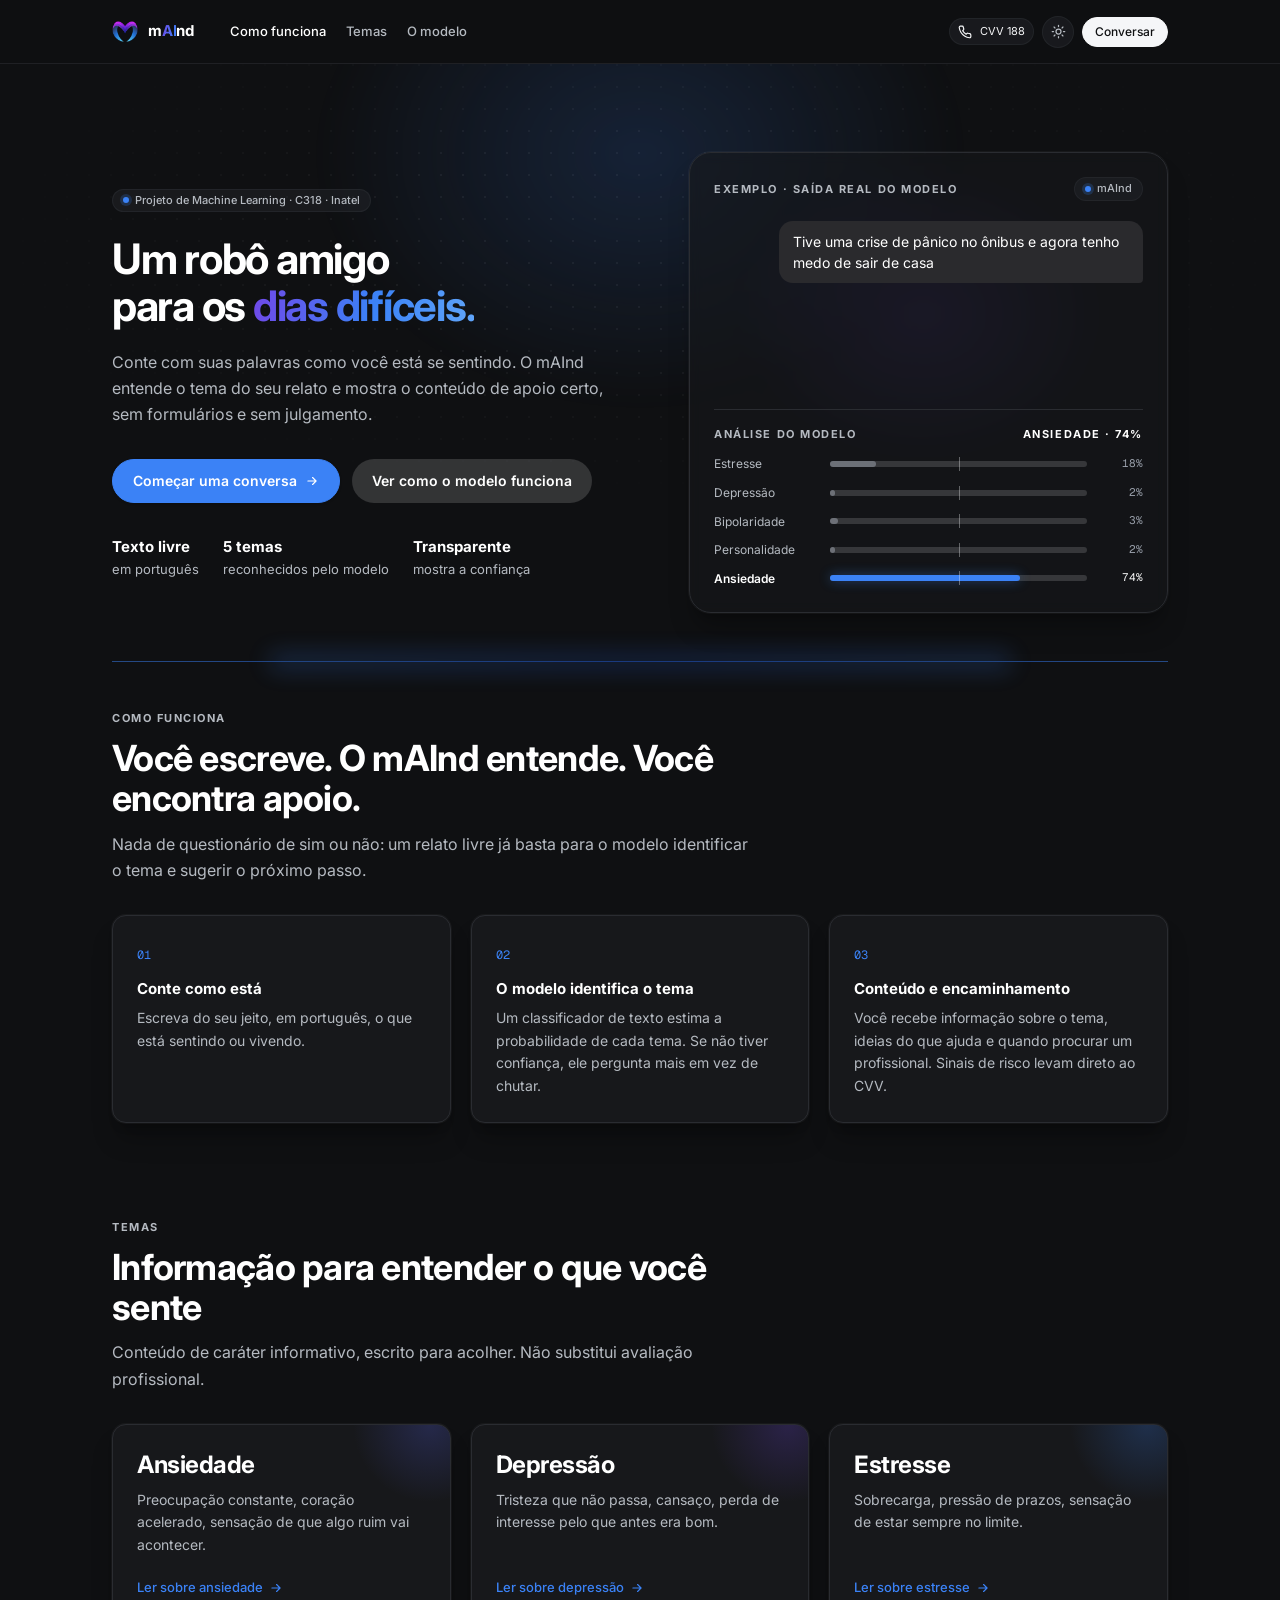
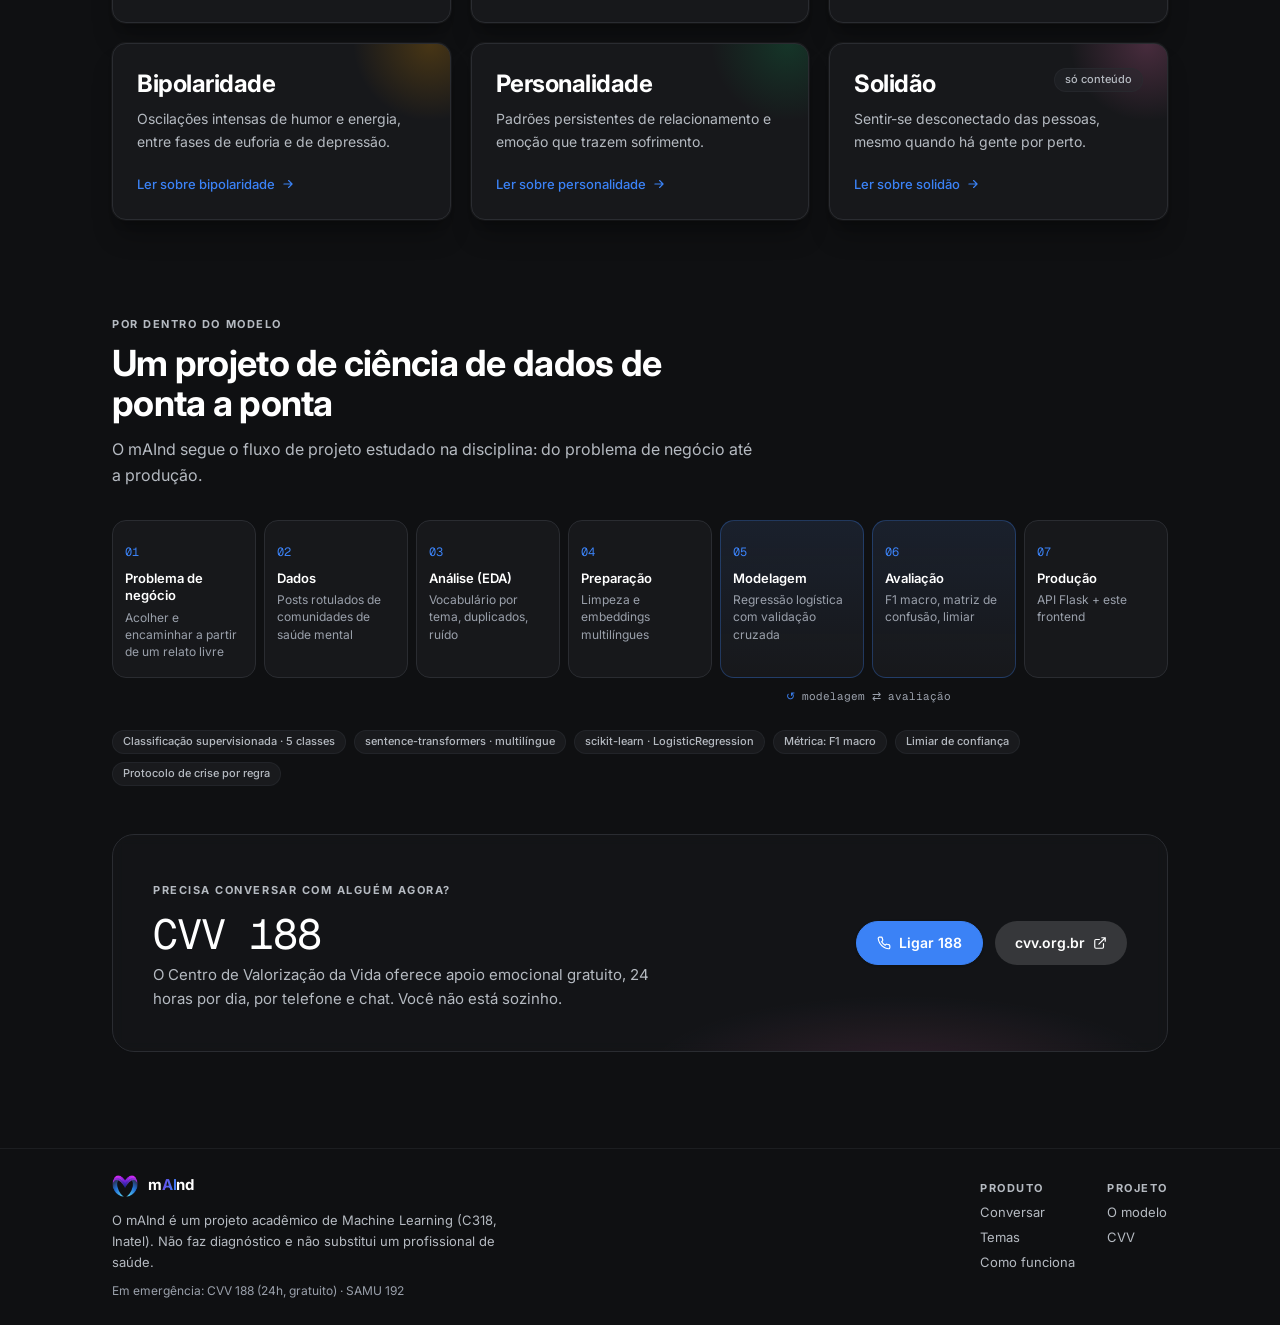
==== frontend/index.html @ ca70eb78 "Monorepo inicial: backend original e frontend novo - backend/: versão original (Flask + KNN com ques" ====
<!doctype html>
<html lang="pt-BR">
<head>
  <meta charset="utf-8">
  <meta name="viewport" content="width=device-width, initial-scale=1">
  <title>mAInd · um robô amigo para os dias difíceis</title>
  <meta name="description" content="mAInd: chatbot de acolhimento que entende como você está se sentindo e indica conteúdo de apoio. Projeto de Machine Learning (C318, Inatel).">
  <link rel="icon" href="assets/img/logo-mark.png">
  <link rel="preconnect" href="https://fonts.googleapis.com">
  <link rel="preconnect" href="https://fonts.gstatic.com" crossorigin>
  <link href="https://fonts.googleapis.com/css2?family=Geist+Mono:wght@400;500&family=Inter:wght@400;500;600;700&display=swap" rel="stylesheet">
  <link rel="stylesheet" href="assets/css/tokens.css">
  <link rel="stylesheet" href="assets/css/app.css">
</head>
<body data-page="home">
  <header id="site-header"></header>

  <main>
    <!-- ============ HERO ============ -->
    <section class="hero">
      <div class="hero-glow" aria-hidden="true"></div>
      <div class="hero-glow alt" aria-hidden="true"></div>
      <div class="container hero-grid">
        <div class="hero-copy">
          <span class="pill"><span class="dot on"></span>Projeto de Machine Learning · C318 · Inatel</span>
          <h1 class="t-display">Um robô amigo<br>para os <span class="grad-text">dias difíceis.</span></h1>
          <p class="lead">Conte com suas palavras como você está se sentindo. O mAInd entende o tema do seu relato e mostra o conteúdo de apoio certo, sem formulários e sem julgamento.</p>
          <div class="hero-ctas">
            <a class="btn btn-lg btn-primary" href="chat.html">Começar uma conversa <span data-icon="arrow"></span></a>
            <a class="btn btn-lg btn-ghost" href="#modelo">Ver como o modelo funciona</a>
          </div>
          <div class="hero-meta">
            <div><strong>Texto livre</strong><span class="b-sm muted">em português</span></div>
            <div><strong>5 temas</strong><span class="b-sm muted">reconhecidos pelo modelo</span></div>
            <div><strong>Transparente</strong><span class="b-sm muted">mostra a confiança</span></div>
          </div>
        </div>

        <!-- Prévia animada: exemplos ilustrativos -->
        <div class="preview reveal" aria-label="Exemplo ilustrativo de conversa">
          <div class="card-lg card" style="box-shadow:var(--shadow-lg)">
            <div class="preview-top">
              <span class="caption">Exemplo · saída real do modelo</span>
              <span class="pill"><span class="dot on"></span>mAInd</span>
            </div>
            <div class="preview-msgs" id="pv-msgs"></div>
            <div class="pv-analysis">
              <div class="caption"><span>Análise do modelo</span><span id="pv-tema" style="color:var(--ink)"></span></div>
              <div class="probs" id="pv-probs"></div>
            </div>
          </div>
        </div>
      </div>
    </section>

    <div class="container"><div class="divider-glow"></div></div>

    <!-- ============ COMO FUNCIONA ============ -->
    <section class="section" id="como-funciona">
      <div class="container">
        <div class="section-head reveal">
          <span class="caption">Como funciona</span>
          <h2 class="t-xl">Você escreve. O mAInd entende. Você encontra apoio.</h2>
          <p>Nada de questionário de sim ou não: um relato livre já basta para o modelo identificar o tema e sugerir o próximo passo.</p>
        </div>
        <div class="grid-3">
          <article class="card step reveal">
            <span class="step-num">01</span>
            <h3 class="t-sm-strong">Conte como está</h3>
            <p>Escreva do seu jeito, em português, o que está sentindo ou vivendo.</p>
          </article>
          <article class="card step reveal">
            <span class="step-num">02</span>
            <h3 class="t-sm-strong">O modelo identifica o tema</h3>
            <p>Um classificador de texto estima a probabilidade de cada tema. Se não tiver confiança, ele pergunta mais em vez de chutar.</p>
          </article>
          <article class="card step reveal">
            <span class="step-num">03</span>
            <h3 class="t-sm-strong">Conteúdo e encaminhamento</h3>
            <p>Você recebe informação sobre o tema, ideias do que ajuda e quando procurar um profissional. Sinais de risco levam direto ao CVV.</p>
          </article>
        </div>
      </div>
    </section>

    <!-- ============ TEMAS ============ -->
    <section class="section" id="temas">
      <div class="container">
        <div class="section-head reveal">
          <span class="caption">Temas</span>
          <h2 class="t-xl">Informação para entender o que você sente</h2>
          <p>Conteúdo de caráter informativo, escrito para acolher. Não substitui avaliação profissional.</p>
        </div>
        <div class="temas-grid" id="temas-grid"></div>
      </div>
    </section>

    <!-- ============ O MODELO ============ -->
    <section class="section" id="modelo">
      <div class="container">
        <div class="section-head reveal">
          <span class="caption">Por dentro do modelo</span>
          <h2 class="t-xl">Um projeto de ciência de dados de ponta a ponta</h2>
          <p>O mAInd segue o fluxo de projeto estudado na disciplina: do problema de negócio até a produção.</p>
        </div>
        <div class="pipeline reveal">
          <div class="pipe-step"><span class="mono">01</span><h4>Problema de negócio</h4><p>Acolher e encaminhar a partir de um relato livre</p></div>
          <div class="pipe-step"><span class="mono">02</span><h4>Dados</h4><p>Posts rotulados de comunidades de saúde mental</p></div>
          <div class="pipe-step"><span class="mono">03</span><h4>Análise (EDA)</h4><p>Vocabulário por tema, duplicados, ruído</p></div>
          <div class="pipe-step"><span class="mono">04</span><h4>Preparação</h4><p>Limpeza e embeddings multilíngues</p></div>
          <div class="pipe-step ml"><span class="mono">05</span><h4>Modelagem</h4><p>Regressão logística com validação cruzada</p></div>
          <div class="pipe-step ml"><span class="mono">06</span><h4>Avaliação</h4><p>F1 macro, matriz de confusão, limiar</p></div>
          <div class="pipe-step"><span class="mono">07</span><h4>Produção</h4><p>API Flask + este frontend</p></div>
          <div class="pipe-loop">modelagem ⇄ avaliação</div>
        </div>
        <div class="stack reveal">
          <span class="pill">Classificação supervisionada · 5 classes</span>
          <span class="pill">sentence-transformers · multilíngue</span>
          <span class="pill">scikit-learn · LogisticRegression</span>
          <span class="pill">Métrica: F1 macro</span>
          <span class="pill">Limiar de confiança</span>
          <span class="pill">Protocolo de crise por regra</span>
        </div>
      </div>
    </section>

    <!-- ============ APOIO ============ -->
    <section class="section" style="padding-top:0">
      <div class="container">
        <div class="card-lg help-band reveal">
          <div>
            <span class="caption">Precisa conversar com alguém agora?</span>
            <p class="big" style="margin:12px 0 8px">CVV 188</p>
            <p class="b-lg muted" style="margin:0;max-width:520px">O Centro de Valorização da Vida oferece apoio emocional gratuito, 24 horas por dia, por telefone e chat. Você não está sozinho.</p>
          </div>
          <div class="help-actions">
            <a class="btn btn-lg btn-primary" href="tel:188"><span data-icon="phone"></span> Ligar 188</a>
            <a class="btn btn-lg btn-ghost" href="https://cvv.org.br" target="_blank" rel="noopener">cvv.org.br <span data-icon="external"></span></a>
          </div>
        </div>
      </div>
    </section>
  </main>

  <footer id="site-footer"></footer>

  <script src="assets/js/temas.js"></script>
  <script src="assets/js/common.js"></script>
  <script>
    document.addEventListener("DOMContentLoaded", () => {
      // ícones declarados com data-icon
      document.querySelectorAll("[data-icon]").forEach((el) => { el.outerHTML = MAIND_ICONS[el.dataset.icon]; });

      // grade de temas
      const modelados = ["ansiedade", "depressao", "estresse", "bipolaridade", "personalidade"];
      document.getElementById("temas-grid").innerHTML = MAIND_TEMAS_ORDEM.map((id) => {
        const t = MAIND_TEMAS[id];
        return `<a class="card card-link tema-card reveal" href="tema.html?t=${id}" style="--glow:${t.glow}">
          ${modelados.includes(id) ? "" : '<span class="pill tag">só conteúdo</span>'}
          <h3 class="t-md">${t.nome}</h3>
          <p>${t.resumo}</p>
          <span class="go">Ler sobre ${t.nome.toLowerCase()} ${MAIND_ICONS.arrow.replace("<svg", '<svg width="14" height="14"')}</span>
        </a>`;
      }).join("");
      document.querySelectorAll("#temas-grid .reveal").forEach((el, i) => setTimeout(() => el.classList.add("in"), 80 * i));

      // prévia animada: 3 frases de exemplo com as probabilidades reais devolvidas pelo modelo treinado
      const nomes = ["Estresse", "Depressão", "Bipolaridade", "Personalidade", "Ansiedade"];
      const exemplos = [
        { user: "Tive uma crise de pânico no ônibus e agora tenho medo de sair de casa",
          bot: "Isso parece bem angustiante. O que você descreve tem a ver com ansiedade. Separei o que costuma ajudar, inclusive durante uma crise.",
          p: [0.18, 0.02, 0.03, 0.02, 0.74] },
        { user: "Faz semanas que só quero ficar na cama, nada mais tem graça.",
          bot: "Obrigado por confiar em mim. O que você descreve pesa muito. Separei um conteúdo sobre depressão, com sinais e caminhos de ajuda.",
          p: [0.06, 0.7, 0.16, 0.06, 0.02] },
        { user: "Prazos da faculdade, estágio, contas... não consigo desligar.",
          bot: "Parece que você está carregando muita coisa ao mesmo tempo. Separei algumas ideias para aliviar o estresse e organizar a rotina.",
          p: [0.53, 0.3, 0.04, 0.08, 0.05] },
      ];
      const msgs = document.getElementById("pv-msgs"), probsEl = document.getElementById("pv-probs"), temaEl = document.getElementById("pv-tema");
      let i = 0;
      const sleep = (ms) => new Promise((r) => setTimeout(r, ms));
      function bubble(cls, text) {
        const el = document.createElement("div"); el.className = `pv-msg ${cls}`; el.textContent = text;
        msgs.appendChild(el); requestAnimationFrame(() => el.classList.add("show"));
      }
      async function loop() {
        const ex = exemplos[i % exemplos.length]; i++;
        msgs.innerHTML = ""; temaEl.textContent = "";
        renderProbs(probsEl, nomes.map((n) => ({ nome: n, p: 0 })), 0.5);
        await sleep(400); bubble("pv-user", ex.user);
        await sleep(900);
        renderProbs(probsEl, nomes.map((n, k) => ({ nome: n, p: ex.p[k] })), 0.5);
        const top = ex.p.indexOf(Math.max(...ex.p));
        temaEl.textContent = `${nomes[top]} · ${(ex.p[top] * 100).toFixed(0)}%`;
        await sleep(1100); bubble("pv-bot", ex.bot);
        await sleep(5200); loop();
      }
      loop();
    });
  </script>
</body>
</html>
---- frontend/assets/css/tokens.css ----
/* Tokens do design system (skill_front.md). Tema escuro é o padrão; o claro é o derivado. */
:root {
  /* cores */
  --primary: #3B82F6;
  --on-primary: #FFFFFF;
  --canvas: #0F1012;
  --surface: #17181B;
  --surface-raised: #2A2A2D;
  --ink: #FFFFFF;
  --body: #F5F6F8;
  --muted: #B5BAC1;
  --faint: #9AA0AB;
  --hairline: #2A2C31;
  --focus-ring: #3B82F6;

  /* acentos: somente decorativos (hero e marca) */
  --accent: #F472B6;
  --accent-1: #5865F2;
  --accent-2: #E4572E;
  --accent-3: #0F9D58;
  --accent-4: #D6336C;
  --accent-5: #F59F00;
  --accent-6: #7048E8;

  /* fontes */
  --font-sans: "Inter", -apple-system, BlinkMacSystemFont, "Segoe UI", sans-serif;
  --font-editorial: ui-sans-serif, system-ui, sans-serif;
  --font-mono: "Geist Mono", ui-monospace, SFMono-Regular, Consolas, monospace;

  /* raios */
  --r-none: 0px; --r-xs: 4px; --r-sm: 8px; --r-md: 10px;
  --r-lg: 14px; --r-xl: 18px; --r-xxl: 22px; --r-full: 9999px;

  /* espaçamento */
  --s-xxs: 4px; --s-xs: 8px; --s-sm: 12px; --s-md: 16px; --s-lg: 20px;
  --s-xl: 24px; --s-xxl: 28px; --s-xxxl: 32px; --s-section: 40px; --s-band: 48px;

  /* sombras (layered-micro) */
  --shadow-md: rgba(0, 0, 0, 0.1) 0px 1px 3px 0px, rgba(0, 0, 0, 0.1) 0px 1px 2px -1px;
  --shadow-lg: oklab(0.999994 0.0000455678 0.0000200868 / 0.04) 0px 0px 0px 1px,
               oklab(0 0 0 / 0.25) 0px 20px 25px -5px, oklab(0 0 0 / 0.25) 0px 8px 10px -6px;
  --shadow-xl: rgb(23, 24, 27) 0px 0px 0px 2px, rgb(245, 246, 248) 0px 0px 0px 4px;

  /* gradientes de marca */
  --grad-hero: radial-gradient(closest-side, color(srgb 0.231373 0.509804 0.964706 / 0.16), rgba(0, 0, 0, 0) 72%);
  --grad-line: linear-gradient(to right in oklab, rgb(59, 130, 246) 0%, rgb(37, 99, 235) 50%, rgb(59, 130, 246) 100%);
  --grad-fade-up: linear-gradient(to top in oklab, rgb(11, 12, 14) 0%, rgba(0, 0, 0, 0) 100%);
  --dot-grid: radial-gradient(circle at 1px 1px, rgba(255, 255, 255, 0.05) 1px, rgba(0, 0, 0, 0) 0px);

  /* superfícies translúcidas usadas por componentes */
  --tint-primary: rgba(59, 130, 246, 0.08);
  --tint-primary-border: rgba(59, 130, 246, 0.3);
  --tint-neutral: rgba(42, 44, 49, 0.4);
  --tint-neutral-border: rgba(42, 44, 49, 0.6);
  --tint-ghost: rgba(255, 255, 255, 0.15);
  --card-lg-bg: oklab(0.209237 0.000128426 -0.00610217 / 0.6);

  --container: 1104px;
  --header-h: 64px;
  color-scheme: dark;
}

/* Tema claro (derivado) */
:root[data-theme="light"] {
  --canvas: #F7FAFF;
  --surface: #EDF0F5;
  --surface-raised: #E6E9ED;
  --ink: #13171C;
  --body: #13171C;
  --muted: #696C70;
  --faint: #7D8085;
  --hairline: #D4D7DB;
  --primary: #1469F4;
  --tint-primary: rgba(20, 105, 244, 0.08);
  --tint-primary-border: rgba(20, 105, 244, 0.3);
  --tint-neutral: rgba(19, 23, 28, 0.04);
  --tint-neutral-border: rgba(19, 23, 28, 0.12);
  --tint-ghost: rgba(19, 23, 28, 0.06);
  --card-lg-bg: rgba(237, 240, 245, 0.7);
  --shadow-lg: rgba(19, 23, 28, 0.06) 0px 0px 0px 1px, rgba(19, 23, 28, 0.08) 0px 20px 25px -5px,
               rgba(19, 23, 28, 0.06) 0px 8px 10px -6px;
  --shadow-xl: rgb(247, 250, 255) 0px 0px 0px 2px, rgb(19, 23, 28) 0px 0px 0px 4px;
  --grad-fade-up: linear-gradient(to top, rgba(247, 250, 255, 1) 0%, rgba(247, 250, 255, 0) 100%);
  --dot-grid: radial-gradient(circle at 1px 1px, rgba(19, 23, 28, 0.07) 1px, rgba(0, 0, 0, 0) 0px);
  color-scheme: light;
}
---- frontend/assets/css/app.css ----
/* ===================== Base ===================== */
*, *::before, *::after { box-sizing: border-box; }
html { -webkit-text-size-adjust: 100%; scroll-behavior: smooth; }
body {
  margin: 0;
  background: var(--canvas);
  color: var(--body);
  font-family: var(--font-sans);
  font-size: 16px;
  line-height: 1.63;
  -webkit-font-smoothing: antialiased;
  transition: background-color .25s ease, color .25s ease;
}
img, svg { display: block; max-width: 100%; }
a { color: inherit; text-decoration: none; }
button { font: inherit; color: inherit; }
::selection { background: rgba(59, 130, 246, .35); }
:focus-visible { outline: none; box-shadow: var(--shadow-xl); border-radius: var(--r-sm); }

.container { width: 100%; max-width: var(--container); margin: 0 auto; padding: 0 var(--s-xl); }
@media (max-width: 767px) { .container { padding: 0 var(--s-md); } }
.sr-only { position: absolute; width: 1px; height: 1px; overflow: hidden; clip: rect(0 0 0 0); white-space: nowrap; }

/* ===================== Tipografia ===================== */
.t-display  { font-size: 42px; font-weight: 700; line-height: 1.1;  letter-spacing: -1.26px; color: var(--ink); margin: 0; }
.t-xl       { font-size: 36px; font-weight: 700; line-height: 1.11; letter-spacing: -0.72px; color: var(--ink); margin: 0; }
.t-lg       { font-family: var(--font-editorial); font-size: 30px; font-weight: 600; line-height: 1.25; letter-spacing: -0.75px; color: var(--ink); margin: 0; }
.t-md       { font-size: 24px; font-weight: 700; line-height: 1.33; letter-spacing: -0.48px; color: var(--ink); margin: 0; }
.t-sm       { font-size: 15px; font-weight: 600; line-height: 1.5; color: var(--ink); margin: 0; }
.t-sm-strong{ font-size: 15px; font-weight: 700; line-height: 1.4; color: var(--ink); margin: 0; }
.t-xs       { font-size: 12px; font-weight: 600; line-height: 1.56; margin: 0; }
.b-xl  { font-size: 16px; line-height: 1.63; }
.b-lg  { font-size: 15px; line-height: 1.63; }
.b-md  { font-size: 14px; line-height: 1.63; }
.b-sm  { font-size: 13px; line-height: 1.63; }
.b-xs  { font-size: 12px; line-height: 1.63; }
.caption { font-size: 11px; font-weight: 700; line-height: 1.5; letter-spacing: 1.54px; text-transform: uppercase; color: var(--muted); }
.mono { font-family: var(--font-mono); font-size: 12px; line-height: 1.33; }
.muted { color: var(--muted); }
.faint { color: var(--faint); }
.grad-text {
  background: linear-gradient(100deg, var(--accent-6) 0%, var(--primary) 55%, #60A5FA 100%);
  -webkit-background-clip: text; background-clip: text; color: transparent;
}
@media (max-width: 1023px) { .t-display { font-size: 38px; } }
@media (max-width: 767px)  { .t-display { font-size: 28px; letter-spacing: -0.84px; } .t-xl { font-size: 28px; } }

/* ===================== Botões (sempre pílula) ===================== */
.btn {
  display: inline-flex; align-items: center; justify-content: center; gap: var(--s-xs);
  border-radius: var(--r-full); cursor: pointer; white-space: nowrap;
  transition: opacity .15s ease, background-color .15s ease, border-color .15s ease, transform .15s ease;
}
.btn:active { transform: translateY(1px); }
.btn[disabled] { opacity: .4; cursor: not-allowed; }
.btn svg { width: 14px; height: 14px; }

.btn-filled { background: var(--body); color: var(--canvas); border: 1px solid var(--body); height: 30px; padding: 6px 12px; font-size: 12px; font-weight: 500; line-height: 1.33; }
.btn-filled:hover { opacity: .9; }
.btn-outline { background: var(--tint-primary); color: var(--primary); border: 1px solid var(--tint-primary-border); height: 26.5px; padding: 4px 10px; font-size: 11px; font-weight: 500; }
.btn-outline:hover { background: rgba(59, 130, 246, .16); }
.btn-outline-2 { background: var(--tint-neutral); color: var(--body); border: 1px solid var(--tint-neutral-border); height: 26.5px; padding: 4px 8px; font-size: 11px; }
.btn-outline-2:hover { border-color: var(--faint); }
.btn-ghost { background: var(--tint-ghost); color: var(--ink); border: 0; height: 24px; padding: 2px 10px; font-size: 14px; font-weight: 600; line-height: 1.43; }
.btn-ghost:hover { opacity: .8; }
/* variante grande para CTAs (mantém pílula; altura acessível) */
.btn-lg { height: 44px; padding: 10px 20px; font-size: 14px; font-weight: 600; }
.btn-primary { background: var(--primary); color: var(--on-primary); border: 1px solid var(--primary); box-shadow: var(--shadow-md); }
.btn-primary:hover { opacity: .9; }

/* link-botão (raio lg, não pílula) */
.link-btn { display: inline-flex; align-items: center; gap: var(--s-xs); background: var(--primary); color: #fff; padding: 10px 20px; border-radius: var(--r-lg); font-size: 14px; font-weight: 600; line-height: 1.43; box-shadow: var(--shadow-md); transition: opacity .15s; }
.link-btn:hover { opacity: .9; }

/* ===================== Cards ===================== */
.card { background: var(--surface); border: 1px solid var(--hairline); border-radius: var(--r-lg); box-shadow: var(--shadow-lg); color: var(--body); }
.card-pad { padding: var(--s-xl); }
.card-lg { background: var(--card-lg-bg); border: 1px solid var(--hairline); border-radius: var(--r-xxl); padding: var(--s-section); backdrop-filter: blur(6px); }
@media (max-width: 767px) { .card-lg { padding: var(--s-xl); } }
.card-link { transition: border-color .2s ease, transform .2s ease; }
.card-link:hover { border-color: var(--tint-primary-border); transform: translateY(-2px); }

.pill { display: inline-flex; align-items: center; gap: 6px; border-radius: var(--r-full); border: 1px solid var(--tint-neutral-border); background: var(--tint-neutral); padding: 2px 10px; font-size: 11px; font-weight: 500; color: var(--muted); }
.dot { width: 6px; height: 6px; border-radius: 50%; background: var(--faint); flex: none; }
.dot.on { background: var(--primary); box-shadow: 0 0 0 3px rgba(59,130,246,.2); }

/* ===================== Cabeçalho ===================== */
.site-header {
  position: sticky; top: 0; z-index: 10; height: var(--header-h);
  background: color-mix(in oklab, var(--canvas) 82%, transparent);
  backdrop-filter: saturate(140%) blur(10px);
  border-bottom: 1px solid color-mix(in oklab, var(--hairline) 60%, transparent);
}
.site-header .container { height: 100%; display: flex; align-items: center; gap: var(--s-lg); }
.brand { display: flex; align-items: center; gap: 10px; font-weight: 700; font-size: 15px; color: var(--ink); letter-spacing: -0.2px; }
.brand img { width: 26px; height: auto; }
.brand b { font-weight: 700; }
.brand .ai { background: linear-gradient(100deg, var(--accent-6), var(--primary)); -webkit-background-clip: text; background-clip: text; color: transparent; }
.nav { display: flex; gap: var(--s-lg); margin-left: var(--s-md); }
.nav a { font-size: 13px; font-weight: 500; line-height: 1.5; color: var(--muted); transition: color .15s; }
.nav a:hover, .nav a[aria-current="page"] { color: var(--ink); }
.header-actions { margin-left: auto; display: flex; align-items: center; gap: var(--s-xs); }
.icon-btn { width: 32px; height: 32px; display: grid; place-items: center; border-radius: var(--r-full); border: 1px solid var(--tint-neutral-border); background: var(--tint-neutral); cursor: pointer; color: var(--muted); transition: color .15s, border-color .15s; }
.icon-btn:hover { color: var(--ink); border-color: var(--faint); }
.icon-btn svg { width: 15px; height: 15px; }
.menu-toggle { display: none; }
.mobile-nav { display: none; }
@media (max-width: 767px) {
  .nav { display: none; }
  .menu-toggle { display: grid; }
  .mobile-nav.open { display: flex; flex-direction: column; position: fixed; inset: var(--header-h) 0 auto 0; z-index: 40; background: var(--surface); border-bottom: 1px solid var(--hairline); padding: var(--s-md); gap: var(--s-xxs); box-shadow: var(--shadow-lg); }
  .mobile-nav a { padding: var(--s-sm) var(--s-xs); font-size: 15px; border-radius: var(--r-sm); }
  .mobile-nav a:hover { background: var(--tint-ghost); }
  .header-actions .hide-sm { display: none; }
}

/* ===================== Rodapé ===================== */
.site-footer { border-top: 1px solid rgba(42, 44, 49, .5); padding: var(--s-xl) 0; margin-top: var(--s-band); }
.site-footer .container { display: flex; flex-wrap: wrap; gap: var(--s-md) var(--s-xxxl); justify-content: space-between; align-items: flex-start; }
.site-footer p { margin: 0; }
.footer-cols { display: flex; gap: var(--s-xxxl); flex-wrap: wrap; }
.footer-cols a { display: block; font-size: 13px; color: var(--muted); padding: 2px 0; }
.footer-cols a:hover { color: var(--ink); }

/* ===================== Seções ===================== */
.section { padding: var(--s-band) 0; }
.section-head { max-width: 640px; margin-bottom: var(--s-xxxl); }
.section-head .caption { display: block; margin-bottom: var(--s-sm); }
.section-head p { margin: var(--s-sm) 0 0; color: var(--muted); }
.divider-glow { position: relative; height: 1px; background: var(--grad-line); opacity: .5; }
.divider-glow::after { content: ""; position: absolute; inset: -6px 15%; background: var(--grad-line); filter: blur(12px); opacity: .6; }

/* Hero */
.hero { position: relative; overflow: hidden; padding: 88px 0 var(--s-band); isolation: isolate; }
.hero::before { /* grade de pontos */
  content: ""; position: absolute; inset: 0; z-index: -2;
  background-image: var(--dot-grid); background-size: 22px 22px;
  mask-image: radial-gradient(ellipse 70% 60% at 50% 30%, #000 30%, transparent 75%);
}
.hero-glow { position: absolute; z-index: -1; width: 900px; height: 700px; left: 50%; top: -260px; transform: translateX(-50%); background: var(--grad-hero); filter: blur(10px); animation: drift 14s ease-in-out infinite alternate; }
.hero-glow.alt { width: 520px; height: 420px; top: 40px; left: 72%; background: radial-gradient(closest-side, rgba(112, 72, 232, .18), transparent 72%); animation-duration: 18s; }
@keyframes drift { from { transform: translate(-50%, 0) scale(1); } to { transform: translate(-46%, 30px) scale(1.06); } }
.hero-grid { display: grid; grid-template-columns: 1.05fr .95fr; gap: var(--s-band); align-items: center; }
.hero-copy .pill { margin-bottom: var(--s-xl); }
.hero-copy p.lead { margin: var(--s-lg) 0 var(--s-xxxl); color: var(--muted); max-width: 520px; font-size: 16px; }
.hero-ctas { display: flex; gap: var(--s-sm); flex-wrap: wrap; }
.hero-meta { margin-top: var(--s-xxxl); display: flex; gap: var(--s-xl); flex-wrap: wrap; }
.hero-meta div { display: flex; flex-direction: column; }
.hero-meta strong { font-size: 15px; color: var(--ink); }
@media (max-width: 1023px) { .hero-grid { grid-template-columns: 1fr; } .hero { padding-top: 56px; } }

/* Prévia animada do chat no hero */
.preview { position: relative; }
.preview .card-lg { padding: var(--s-xl); }
.preview-top { display: flex; align-items: center; justify-content: space-between; margin-bottom: var(--s-lg); }
.preview-msgs { display: flex; flex-direction: column; gap: var(--s-sm); min-height: 168px; }
.pv-msg { max-width: 85%; padding: 10px 14px; font-size: 14px; line-height: 1.5; border-radius: var(--r-lg); opacity: 0; transform: translateY(6px); transition: opacity .4s ease, transform .4s ease; }
.pv-msg.show { opacity: 1; transform: none; }
.pv-user { align-self: flex-end; background: var(--surface-raised); color: var(--ink); border-bottom-right-radius: var(--r-xs); }
.pv-bot { align-self: flex-start; background: var(--surface); border: 1px solid var(--hairline); border-bottom-left-radius: var(--r-xs); }
.pv-analysis { margin-top: var(--s-lg); padding-top: var(--s-md); border-top: 1px solid var(--hairline); }
.pv-analysis .caption { display: flex; justify-content: space-between; margin-bottom: var(--s-sm); }

/* Barras de probabilidade (compartilhadas com o chat) */
.probs { display: flex; flex-direction: column; gap: 9px; }
.prob { display: grid; grid-template-columns: 104px 1fr 44px; align-items: center; gap: var(--s-sm); font-size: 12px; }
.prob-name { color: var(--muted); white-space: nowrap; overflow: hidden; text-overflow: ellipsis; }
.prob-track { position: relative; height: 6px; border-radius: var(--r-full); background: var(--tint-ghost); overflow: visible; }
.prob-fill { height: 100%; width: 0; border-radius: inherit; background: var(--faint); opacity: .55; transition: width .7s cubic-bezier(.2,.8,.2,1), background-color .3s; }
.prob.top .prob-fill { background: var(--primary); opacity: 1; box-shadow: 0 0 12px rgba(59,130,246,.45); }
.prob.top .prob-name { color: var(--ink); font-weight: 600; }
.prob-val { font-family: var(--font-mono); font-size: 11px; color: var(--faint); text-align: right; }
.prob.top .prob-val { color: var(--ink); }
.prob-threshold { position: absolute; top: -4px; bottom: -4px; width: 1px; background: var(--body); opacity: .35; }

/* Passos */
.grid-3 { display: grid; grid-template-columns: repeat(3, 1fr); gap: var(--s-lg); }
.grid-3 > .card { padding: var(--s-xl); }
.step-num { font-family: var(--font-mono); font-size: 12px; color: var(--primary); }
.step h3 { margin: var(--s-sm) 0 var(--s-xs); }
.step p { margin: 0; color: var(--muted); font-size: 14px; }
@media (max-width: 1023px) { .grid-3 { grid-template-columns: 1fr 1fr; } }
@media (max-width: 767px)  { .grid-3 { grid-template-columns: 1fr; } }

/* Temas */
.temas-grid { display: grid; grid-template-columns: repeat(3, 1fr); gap: var(--s-lg); }
.tema-card { position: relative; overflow: hidden; padding: var(--s-xl); display: flex; flex-direction: column; gap: var(--s-xs); min-height: 168px; }
.tema-card::before { /* brilho decorativo com a cor de acento do tema */
  content: ""; position: absolute; width: 220px; height: 220px; right: -90px; top: -110px; border-radius: 50%;
  background: radial-gradient(closest-side, var(--glow, var(--primary)), transparent 70%); opacity: .22; transition: opacity .25s;
}
.tema-card:hover::before { opacity: .38; }
.tema-card p { margin: 0; color: var(--muted); font-size: 14px; }
.tema-card .go { margin-top: auto; padding-top: var(--s-sm); font-size: 13px; font-weight: 500; color: var(--primary); display: inline-flex; align-items: center; gap: 6px; }
.tema-card .tag { position: absolute; top: var(--s-xl); right: var(--s-xl); }
@media (max-width: 1023px) { .temas-grid { grid-template-columns: 1fr 1fr; } }
@media (max-width: 767px)  { .temas-grid { grid-template-columns: 1fr; } }

/* Pipeline (diagrama de processos da C318) */
.pipeline { display: grid; grid-template-columns: repeat(7, 1fr); gap: var(--s-xs); position: relative; }
.pipe-step { position: relative; padding: var(--s-md) var(--s-sm); border: 1px solid var(--hairline); border-radius: var(--r-lg); background: var(--surface); }
.pipe-step .mono { color: var(--primary); }
.pipe-step h4 { margin: 6px 0 4px; font-size: 13px; font-weight: 600; color: var(--ink); line-height: 1.35; }
.pipe-step p { margin: 0; font-size: 12px; color: var(--faint); line-height: 1.45; }
.pipe-step.ml { border-color: var(--tint-primary-border); background: linear-gradient(180deg, var(--tint-primary), transparent), var(--surface); }
.pipe-loop { grid-column: 5 / 7; text-align: center; font-family: var(--font-mono); font-size: 11px; color: var(--faint); margin-top: 2px; }
.pipe-loop::before { content: "↺ "; color: var(--primary); }
.stack { display: flex; flex-wrap: wrap; gap: var(--s-xs); margin-top: var(--s-xl); }
@media (max-width: 1023px) { .pipeline { grid-template-columns: repeat(4, 1fr); } .pipe-loop { display: none; } }
@media (max-width: 767px)  { .pipeline { grid-template-columns: 1fr 1fr; } }

/* Faixa de apoio (CVV) */
.help-band { display: grid; grid-template-columns: 1fr auto; gap: var(--s-xl); align-items: center; position: relative; overflow: hidden; }
.help-band::after { content: ""; position: absolute; inset: auto -10% -60% 40%; height: 220px; background: radial-gradient(closest-side, rgba(244,114,182,.12), transparent 70%); pointer-events: none; }
.help-band .big { font-family: var(--font-mono); font-size: 42px; font-weight: 400; letter-spacing: -1px; color: var(--ink); line-height: 1; }
.help-actions { display: flex; gap: var(--s-sm); flex-wrap: wrap; }
@media (max-width: 767px) { .help-band { grid-template-columns: 1fr; } }

/* Revelação ao rolar */
.reveal { opacity: 0; transform: translateY(14px); transition: opacity .6s ease, transform .6s ease; }
.reveal.in { opacity: 1; transform: none; }

@media (prefers-reduced-motion: reduce) {
  *, *::before, *::after { animation: none !important; transition: none !important; scroll-behavior: auto !important; }
  .reveal, .pv-msg { opacity: 1; transform: none; }
}
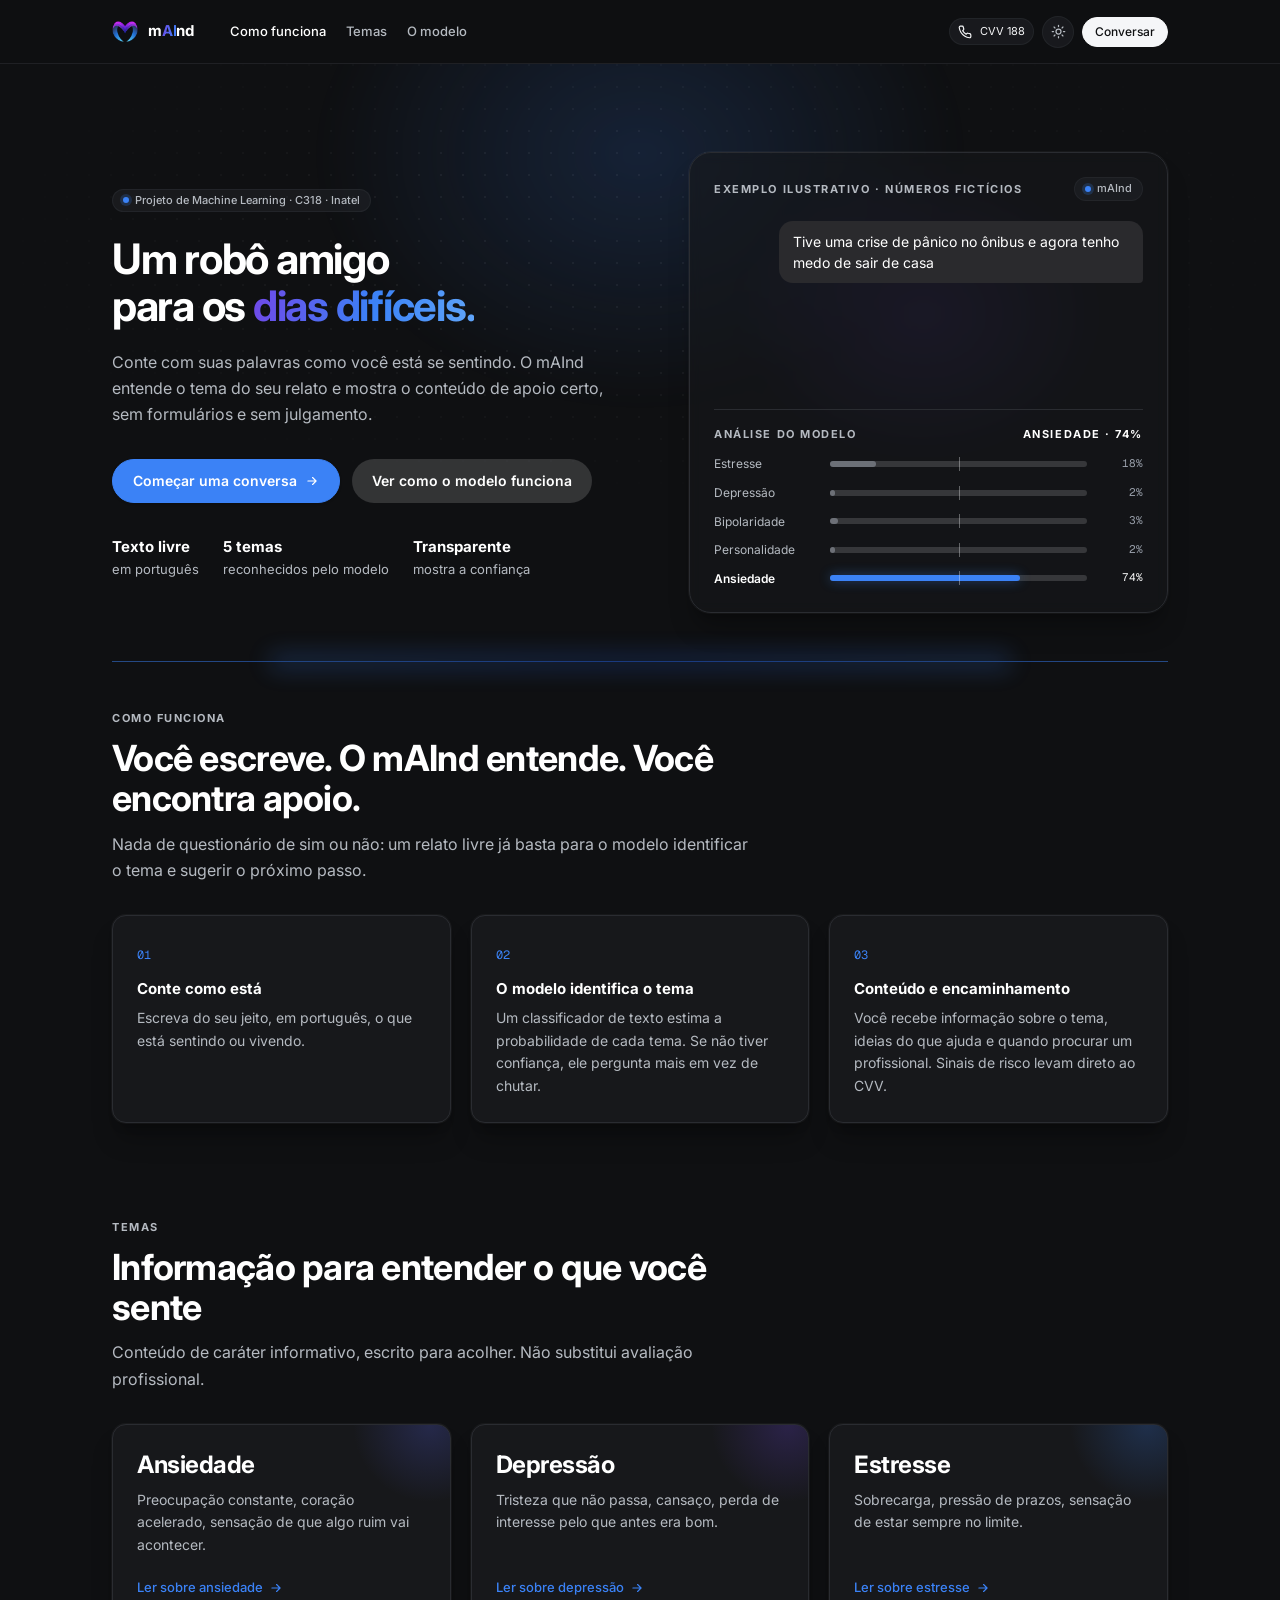
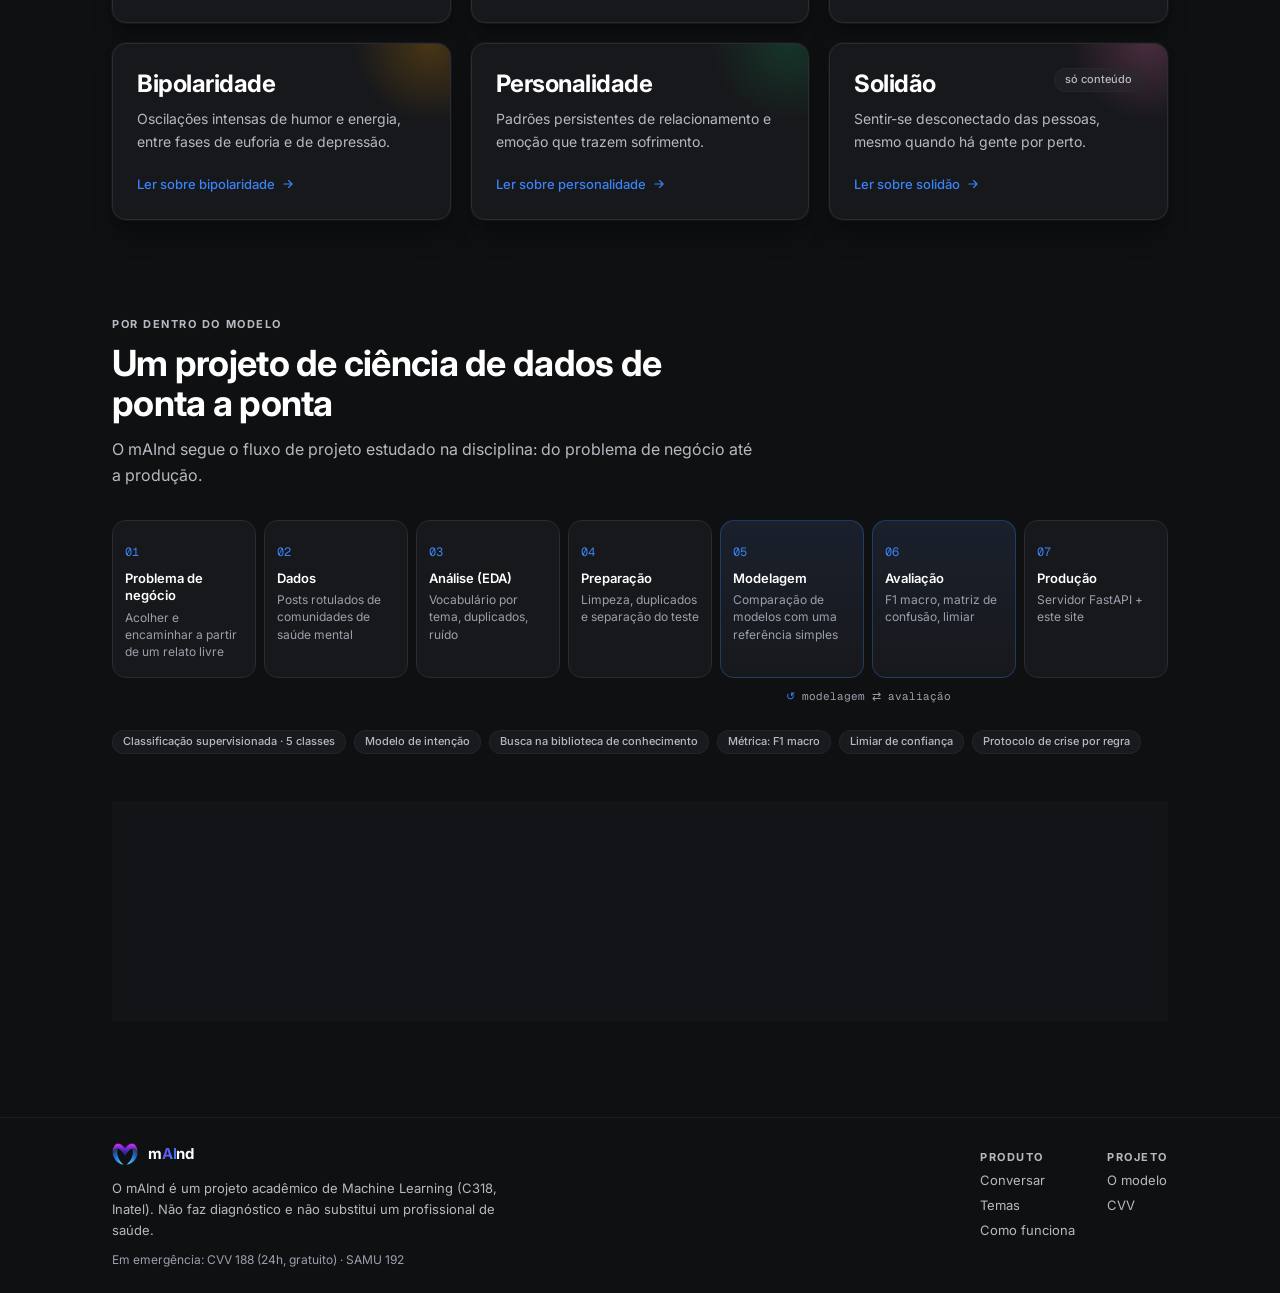
==== commit afab9838: "Plataforma: servidor, memória, junção das partes e experimento - Bot antigo movido para legado/ (gua" ====
--- a/frontend/index.html
+++ b/frontend/index.html
@@ -40,7 +40,7 @@
         <div class="preview reveal" aria-label="Exemplo ilustrativo de conversa">
           <div class="card-lg card" style="box-shadow:var(--shadow-lg)">
             <div class="preview-top">
-              <span class="caption">Exemplo · saída real do modelo</span>
+              <span class="caption">Exemplo ilustrativo · números fictícios</span>
               <span class="pill"><span class="dot on"></span>mAInd</span>
             </div>
             <div class="preview-msgs" id="pv-msgs"></div>
@@ -107,16 +107,16 @@
           <div class="pipe-step"><span class="mono">01</span><h4>Problema de negócio</h4><p>Acolher e encaminhar a partir de um relato livre</p></div>
           <div class="pipe-step"><span class="mono">02</span><h4>Dados</h4><p>Posts rotulados de comunidades de saúde mental</p></div>
           <div class="pipe-step"><span class="mono">03</span><h4>Análise (EDA)</h4><p>Vocabulário por tema, duplicados, ruído</p></div>
-          <div class="pipe-step"><span class="mono">04</span><h4>Preparação</h4><p>Limpeza e embeddings multilíngues</p></div>
-          <div class="pipe-step ml"><span class="mono">05</span><h4>Modelagem</h4><p>Regressão logística com validação cruzada</p></div>
+          <div class="pipe-step"><span class="mono">04</span><h4>Preparação</h4><p>Limpeza, duplicados e separação do teste</p></div>
+          <div class="pipe-step ml"><span class="mono">05</span><h4>Modelagem</h4><p>Comparação de modelos com uma referência simples</p></div>
           <div class="pipe-step ml"><span class="mono">06</span><h4>Avaliação</h4><p>F1 macro, matriz de confusão, limiar</p></div>
-          <div class="pipe-step"><span class="mono">07</span><h4>Produção</h4><p>API Flask + este frontend</p></div>
+          <div class="pipe-step"><span class="mono">07</span><h4>Produção</h4><p>Servidor FastAPI + este site</p></div>
           <div class="pipe-loop">modelagem ⇄ avaliação</div>
         </div>
         <div class="stack reveal">
           <span class="pill">Classificação supervisionada · 5 classes</span>
-          <span class="pill">sentence-transformers · multilíngue</span>
-          <span class="pill">scikit-learn · LogisticRegression</span>
+          <span class="pill">Modelo de intenção</span>
+          <span class="pill">Busca na biblioteca de conhecimento</span>
           <span class="pill">Métrica: F1 macro</span>
           <span class="pill">Limiar de confiança</span>
           <span class="pill">Protocolo de crise por regra</span>
@@ -164,7 +164,7 @@
       }).join("");
       document.querySelectorAll("#temas-grid .reveal").forEach((el, i) => setTimeout(() => el.classList.add("in"), 80 * i));
 
-      // prévia animada: 3 frases de exemplo com as probabilidades reais devolvidas pelo modelo treinado
+      // prévia animada: 3 frases de exemplo com probabilidades ILUSTRATIVAS (trocar pelas do modelo real quando existir)
       const nomes = ["Estresse", "Depressão", "Bipolaridade", "Personalidade", "Ansiedade"];
       const exemplos = [
         { user: "Tive uma crise de pânico no ônibus e agora tenho medo de sair de casa",
